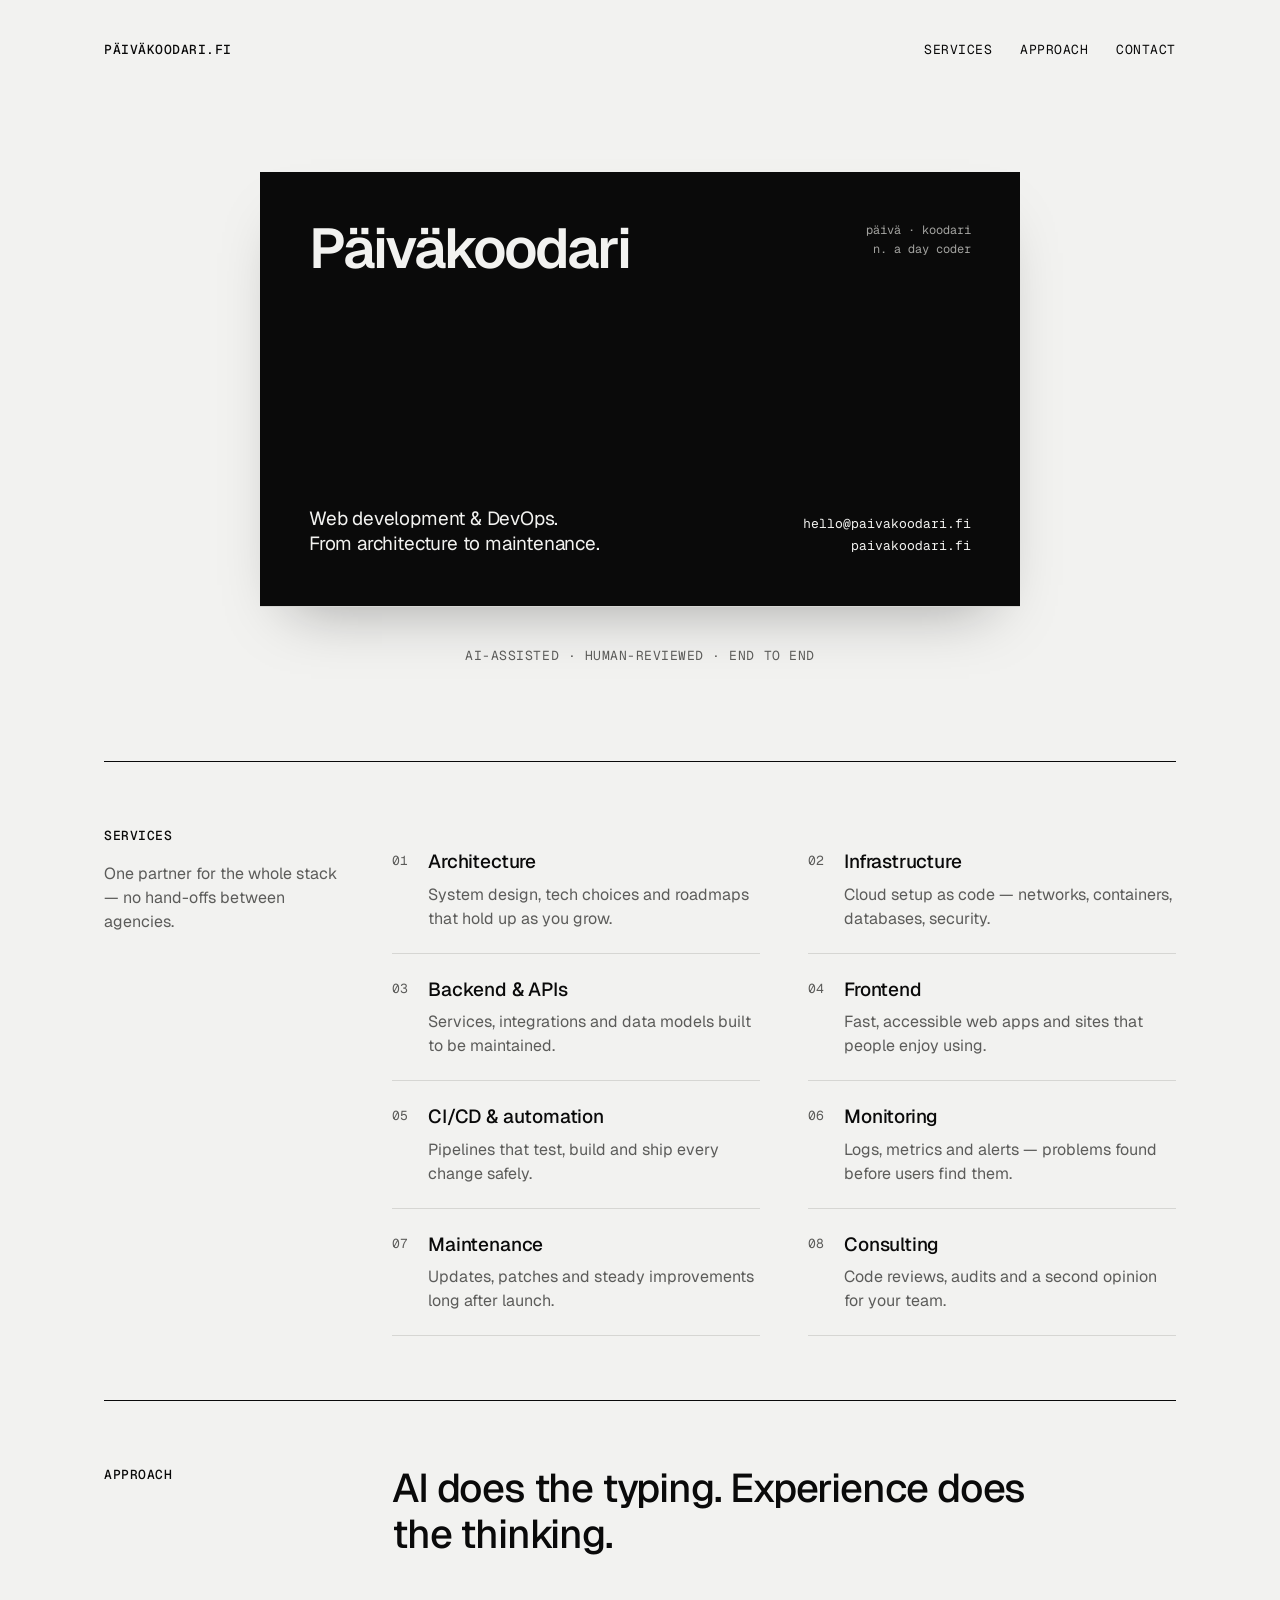
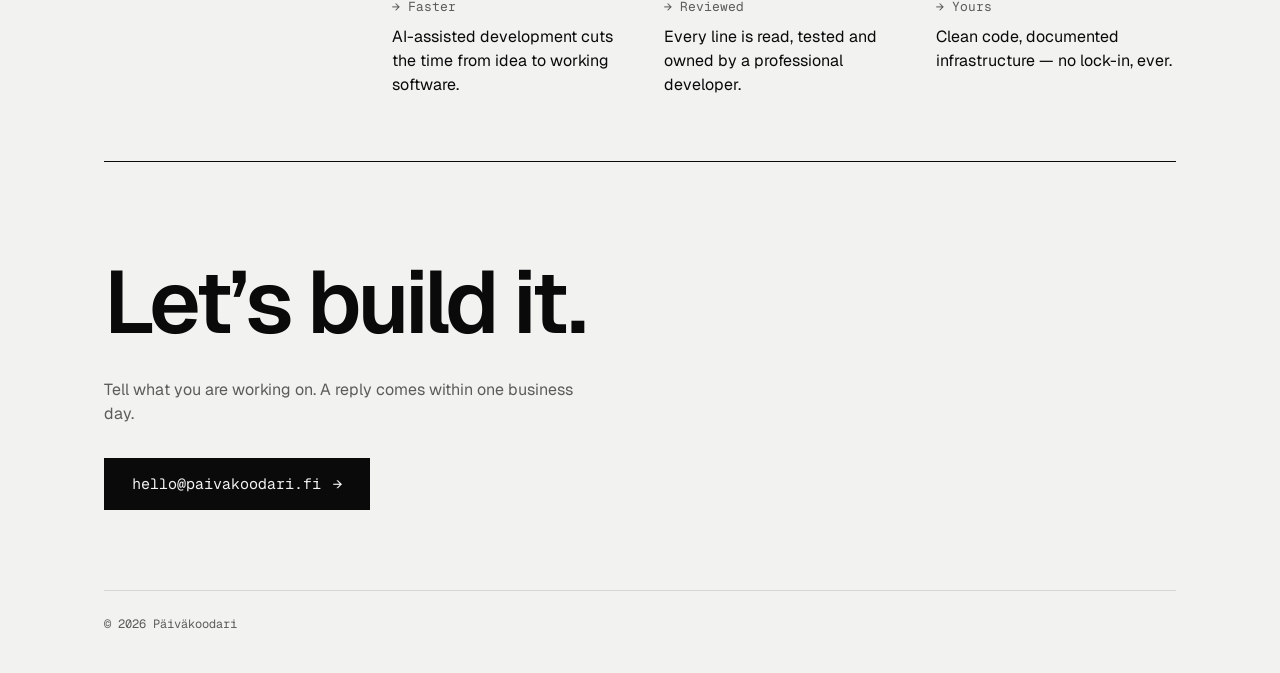
==== index.html @ 15f00fef "Build Päiväkoodari business-card landing page Minimal black-and-white single page: business card her" ====
<!DOCTYPE html>
<html lang="en">
  <head>
    <meta charset="utf-8" />
    <meta name="viewport" content="width=device-width, initial-scale=1" />
    <title>Päiväkoodari — Web development &amp; DevOps</title>
    <meta
      name="description"
      content="Professional, AI-assisted web development and DevOps. From architecture and infrastructure to frontend, monitoring and maintenance."
    />
    <meta name="color-scheme" content="light dark" />
    <meta name="theme-color" content="#f2f2f0" media="(prefers-color-scheme: light)" />
    <meta name="theme-color" content="#0a0a0a" media="(prefers-color-scheme: dark)" />
    <meta property="og:title" content="Päiväkoodari — Web development &amp; DevOps" />
    <meta
      property="og:description"
      content="AI-assisted, human-reviewed web development and DevOps, end to end."
    />
    <meta property="og:url" content="https://paivakoodari.fi" />
    <meta property="og:type" content="website" />
    <link rel="icon" href="favicon.svg" type="image/svg+xml" />
    <link rel="preconnect" href="https://fonts.googleapis.com" />
    <link rel="preconnect" href="https://fonts.gstatic.com" crossorigin />
    <link
      rel="stylesheet"
      href="https://fonts.googleapis.com/css2?family=Geist:wght@400;500;600&family=Geist+Mono:wght@400;500&display=swap"
    />
    <link rel="stylesheet" href="styles.css" />
  </head>
  <body>
    <div class="container">
      <header class="site-header mono caps">
        <a href="#top" class="brand">päiväkoodari.fi</a>
        <nav aria-label="Main">
          <a href="#services">Services</a>
          <a href="#approach">Approach</a>
          <a href="#contact">Contact</a>
        </nav>
      </header>

      <main>
        <section id="top" class="hero">
          <div class="card">
            <div class="card-row">
              <h1 class="card-name">Päiväkoodari</h1>
              <p class="card-definition mono">päivä · koodari<br />n. a day coder</p>
            </div>
            <div class="card-row card-row--bottom">
              <p class="card-tagline">
                Web development &amp; DevOps.<br />From architecture to maintenance.
              </p>
              <p class="card-contact mono">
                <a href="mailto:hello@paivakoodari.fi">hello@paivakoodari.fi</a><br />
                <a href="https://paivakoodari.fi">paivakoodari.fi</a>
              </p>
            </div>
          </div>
          <p class="hero-note mono caps">AI-assisted · Human-reviewed · End to end</p>
        </section>

        <section id="services" class="section">
          <div class="section-head">
            <h2 class="section-title mono caps">Services</h2>
            <p class="muted">One partner for the whole stack — no hand-offs between agencies.</p>
          </div>
          <ol class="services">
            <li>
              <h3>Architecture</h3>
              <p>System design, tech choices and roadmaps that hold up as you grow.</p>
            </li>
            <li>
              <h3>Infrastructure</h3>
              <p>Cloud setup as code — networks, containers, databases, security.</p>
            </li>
            <li>
              <h3>Backend &amp; APIs</h3>
              <p>Services, integrations and data models built to be maintained.</p>
            </li>
            <li>
              <h3>Frontend</h3>
              <p>Fast, accessible web apps and sites that people enjoy using.</p>
            </li>
            <li>
              <h3>CI/CD &amp; automation</h3>
              <p>Pipelines that test, build and ship every change safely.</p>
            </li>
            <li>
              <h3>Monitoring</h3>
              <p>Logs, metrics and alerts — problems found before users find them.</p>
            </li>
            <li>
              <h3>Maintenance</h3>
              <p>Updates, patches and steady improvements long after launch.</p>
            </li>
            <li>
              <h3>Consulting</h3>
              <p>Code reviews, audits and a second opinion for your team.</p>
            </li>
          </ol>
        </section>

        <section id="approach" class="section">
          <div class="section-head">
            <h2 class="section-title mono caps">Approach</h2>
          </div>
          <div class="section-body">
            <p class="statement">AI does the typing. Experience does the thinking.</p>
            <div class="principles">
              <div>
                <h3 class="mono muted">→ Faster</h3>
                <p>AI-assisted development cuts the time from idea to working software.</p>
              </div>
              <div>
                <h3 class="mono muted">→ Reviewed</h3>
                <p>Every line is read, tested and owned by a professional developer.</p>
              </div>
              <div>
                <h3 class="mono muted">→ Yours</h3>
                <p>Clean code, documented infrastructure — no lock-in, ever.</p>
              </div>
            </div>
          </div>
        </section>

        <section id="contact" class="contact">
          <h2 class="contact-title">Let’s build it.</h2>
          <p class="muted">Tell what you are working on. A reply comes within one business day.</p>
          <a class="button mono" href="mailto:hello@paivakoodari.fi">
            hello@paivakoodari.fi <span aria-hidden="true">→</span>
          </a>
        </section>
      </main>

      <footer class="site-footer mono muted">
        <span>© <span id="year">2026</span> Päiväkoodari</span>
      </footer>
    </div>
    <script>
      document.getElementById("year").textContent = new Date().getFullYear();
    </script>
  </body>
</html>
---- styles.css ----
:root {
  --ink: #0a0a0a;
  --paper: #f2f2f0;
  --muted: #5c5c5a;
  --line: #d6d6d3;
  --card-muted: #a3a3a0;
  --font-sans: "Geist", system-ui, -apple-system, "Segoe UI", sans-serif;
  --font-mono: "Geist Mono", ui-monospace, "SFMono-Regular", Menlo, monospace;
}

@media (prefers-color-scheme: dark) {
  :root {
    --ink: #f2f2f0;
    --paper: #0a0a0a;
    --muted: #a3a3a0;
    --line: #2e2e2c;
    --card-muted: #5c5c5a;
  }
}

*,
*::before,
*::after {
  box-sizing: border-box;
}

html {
  scroll-behavior: smooth;
}

@media (prefers-reduced-motion: reduce) {
  html {
    scroll-behavior: auto;
  }
}

body {
  margin: 0;
  min-height: 100vh;
  background: var(--paper);
  color: var(--ink);
  font-family: var(--font-sans);
  font-size: 16px;
  line-height: 1.5;
  -webkit-font-smoothing: antialiased;
}

a {
  color: inherit;
  text-decoration: none;
}

a:hover {
  text-decoration: underline;
  text-underline-offset: 4px;
}

a:focus-visible {
  outline: 2px solid currentColor;
  outline-offset: 4px;
}

h1,
h2,
h3,
p {
  margin: 0;
}

.mono {
  font-family: var(--font-mono);
}

.caps {
  font-size: 13px;
  letter-spacing: 0.04em;
  text-transform: uppercase;
}

.muted {
  color: var(--muted);
}

.container {
  max-width: 1120px;
  margin: 0 auto;
  padding: 0 24px;
}

/* Header */

.site-header {
  display: flex;
  flex-wrap: wrap;
  justify-content: space-between;
  align-items: center;
  gap: 16px;
  padding: 28px 0;
}

.brand {
  font-weight: 500;
}

.site-header nav {
  display: flex;
  flex-wrap: wrap;
  gap: 28px;
}

.site-header nav a {
  padding: 12px 0;
}

/* Hero: the business card */

.hero {
  padding: 72px 0 96px;
  display: flex;
  flex-direction: column;
  align-items: center;
  gap: 40px;
}

.card {
  width: 100%;
  max-width: 760px;
  aspect-ratio: 1.75 / 1;
  background: var(--ink);
  color: var(--paper);
  border: 1px solid var(--ink);
  padding: clamp(20px, 5vw, 48px);
  display: flex;
  flex-direction: column;
  justify-content: space-between;
  box-shadow: 0 1px 0 var(--line), 0 30px 60px -30px rgba(0, 0, 0, 0.35);
}

.card-row {
  display: flex;
  justify-content: space-between;
  align-items: flex-start;
  flex-wrap: wrap;
  gap: 24px;
}

.card-row--bottom {
  align-items: flex-end;
}

.card-name {
  font-size: clamp(30px, 6vw, 56px);
  font-weight: 600;
  letter-spacing: -0.035em;
  line-height: 1;
}

.card-definition {
  font-size: clamp(10px, 1.4vw, 12px);
  line-height: 1.6;
  text-align: right;
  color: var(--card-muted);
}

.card-tagline {
  max-width: 340px;
  font-size: clamp(14px, 2vw, 19px);
  line-height: 1.35;
  letter-spacing: -0.01em;
}

.card-contact {
  font-size: clamp(11px, 1.5vw, 13px);
  line-height: 1.7;
  text-align: right;
}

.hero-note {
  color: var(--muted);
  text-align: center;
}

/* Sections */

.section {
  border-top: 1px solid var(--ink);
  padding: 64px 0;
  display: flex;
  flex-wrap: wrap;
  gap: 48px;
}

.section-head {
  flex: 1 1 240px;
}

.section-head p {
  margin-top: 16px;
  max-width: 260px;
}

.section-title {
  font-weight: 500;
}

.section-body,
.services {
  flex: 999 1 560px;
  min-width: 0;
}

/* Services */

.services {
  list-style: none;
  margin: 0;
  padding: 0;
  counter-reset: service;
  display: grid;
  grid-template-columns: repeat(auto-fit, minmax(260px, 1fr));
  column-gap: 48px;
}

.services li {
  counter-increment: service;
  display: grid;
  grid-template-columns: auto 1fr;
  column-gap: 20px;
  padding: 22px 0;
  border-bottom: 1px solid var(--line);
}

.services li::before {
  content: counter(service, decimal-leading-zero);
  grid-row: span 2;
  font-family: var(--font-mono);
  font-size: 13px;
  color: var(--muted);
  padding-top: 3px;
}

.services h3 {
  font-size: 19px;
  font-weight: 500;
  letter-spacing: -0.01em;
}

.services p {
  margin-top: 6px;
  color: var(--muted);
}

/* Approach */

.statement {
  max-width: 680px;
  font-size: clamp(26px, 3.4vw, 40px);
  line-height: 1.15;
  letter-spacing: -0.03em;
  font-weight: 500;
}

.principles {
  margin-top: 40px;
  display: grid;
  grid-template-columns: repeat(auto-fit, minmax(200px, 1fr));
  gap: 32px;
}

.principles h3 {
  font-size: 13px;
  font-weight: 400;
}

.principles p {
  margin-top: 8px;
}

/* Contact */

.contact {
  border-top: 1px solid var(--ink);
  padding: 96px 0 80px;
  display: flex;
  flex-direction: column;
  align-items: flex-start;
  gap: 32px;
}

.contact-title {
  font-size: clamp(40px, 7vw, 88px);
  line-height: 1;
  letter-spacing: -0.045em;
  font-weight: 600;
}

.contact p {
  max-width: 480px;
}

.button {
  display: inline-flex;
  align-items: center;
  gap: 12px;
  min-height: 52px;
  padding: 0 28px;
  background: var(--ink);
  color: var(--paper);
  font-size: 15px;
}

.button:hover {
  text-decoration: none;
  opacity: 0.85;
}

/* Footer */

.site-footer {
  border-top: 1px solid var(--line);
  padding: 24px 0 40px;
  display: flex;
  flex-wrap: wrap;
  justify-content: space-between;
  gap: 12px;
  font-size: 12px;
}

@media (max-width: 560px) {
  .card-contact {
    text-align: left;
  }
}
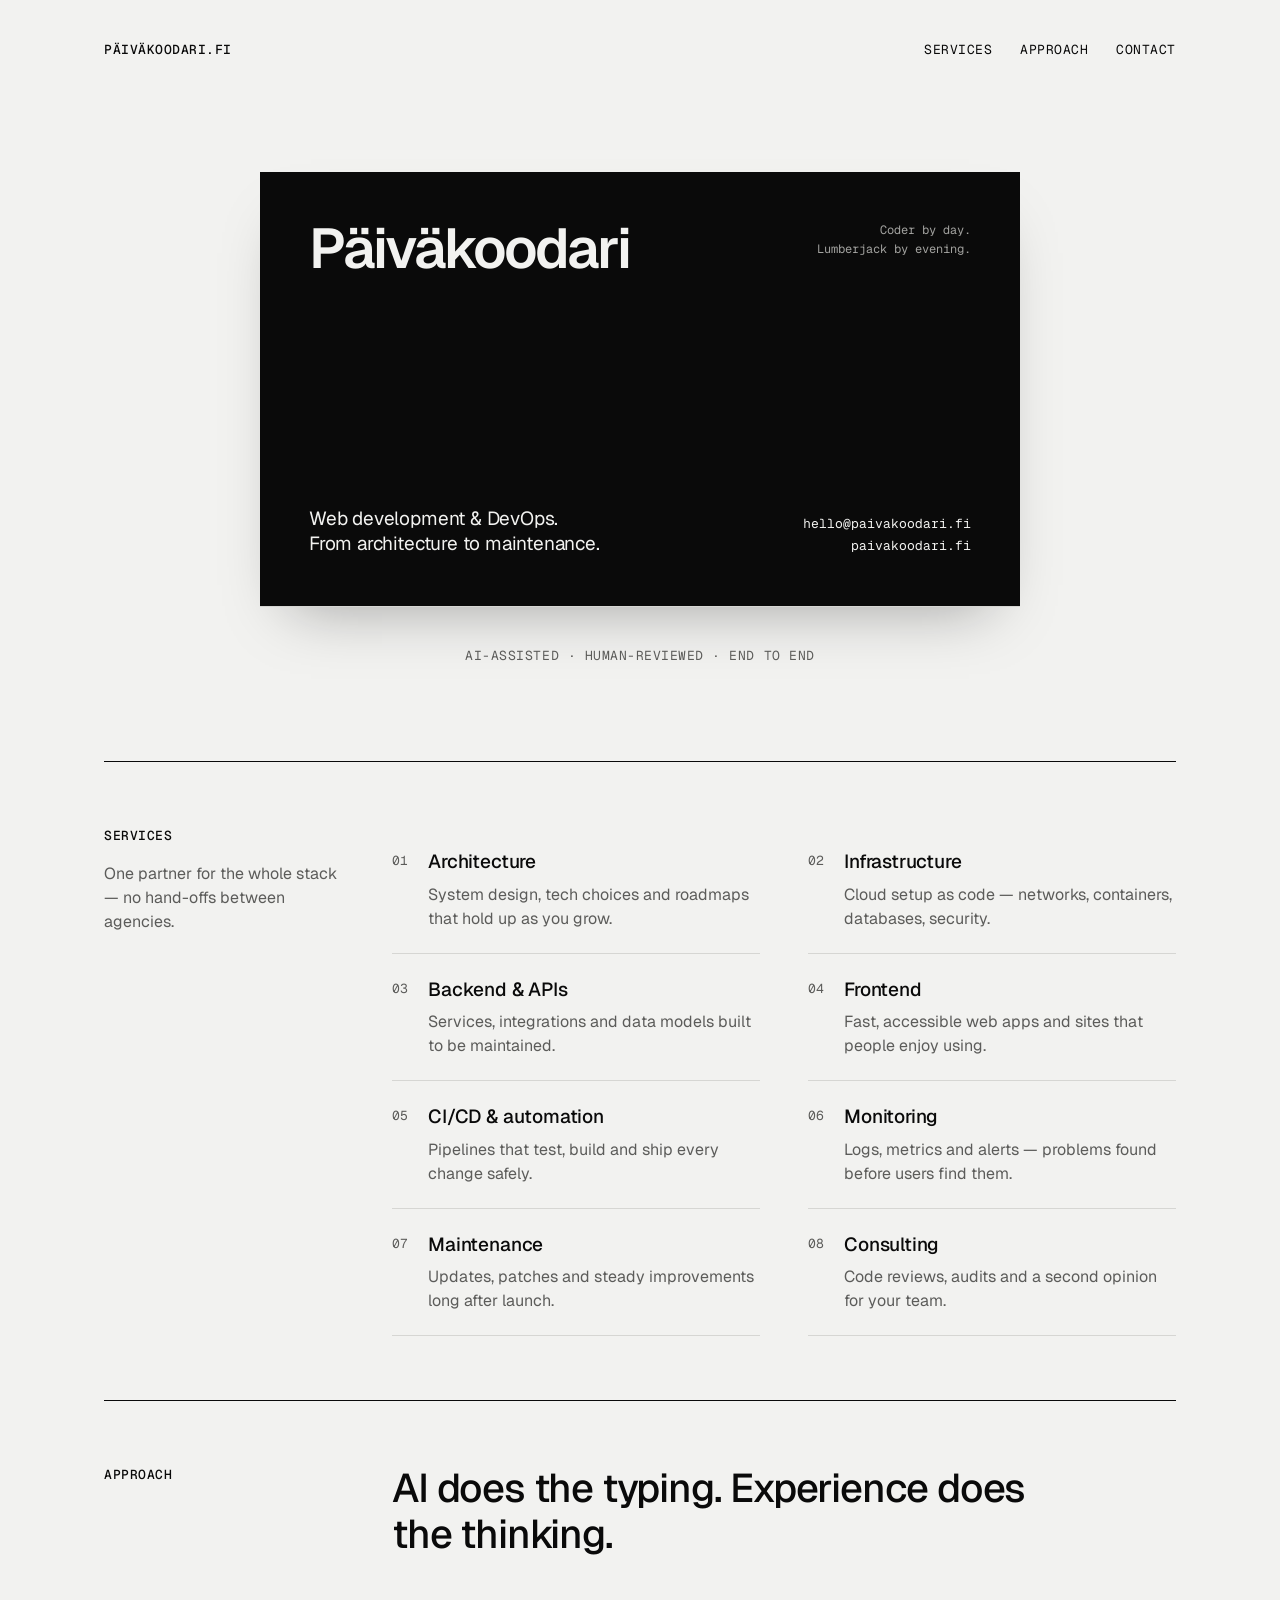
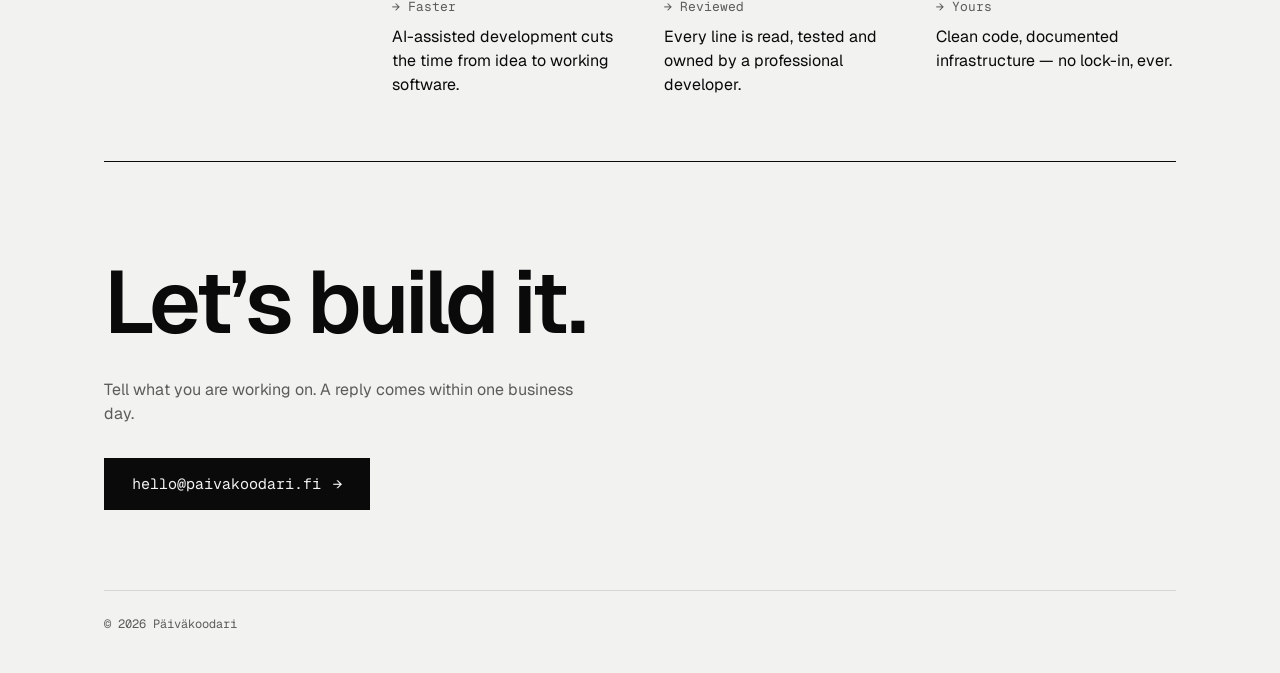
==== commit f47ab662: "Replace card definition with 'Coder by day. Lumberjack by evening.' Co-Authored-By: Claude Opus 5.5 " ====
--- a/index.html
+++ b/index.html
@@ -43,7 +43,7 @@
           <div class="card">
             <div class="card-row">
               <h1 class="card-name">Päiväkoodari</h1>
-              <p class="card-definition mono">päivä · koodari<br />n. a day coder</p>
+              <p class="card-definition mono">Coder by day.<br />Lumberjack by evening.</p>
             </div>
             <div class="card-row card-row--bottom">
               <p class="card-tagline">
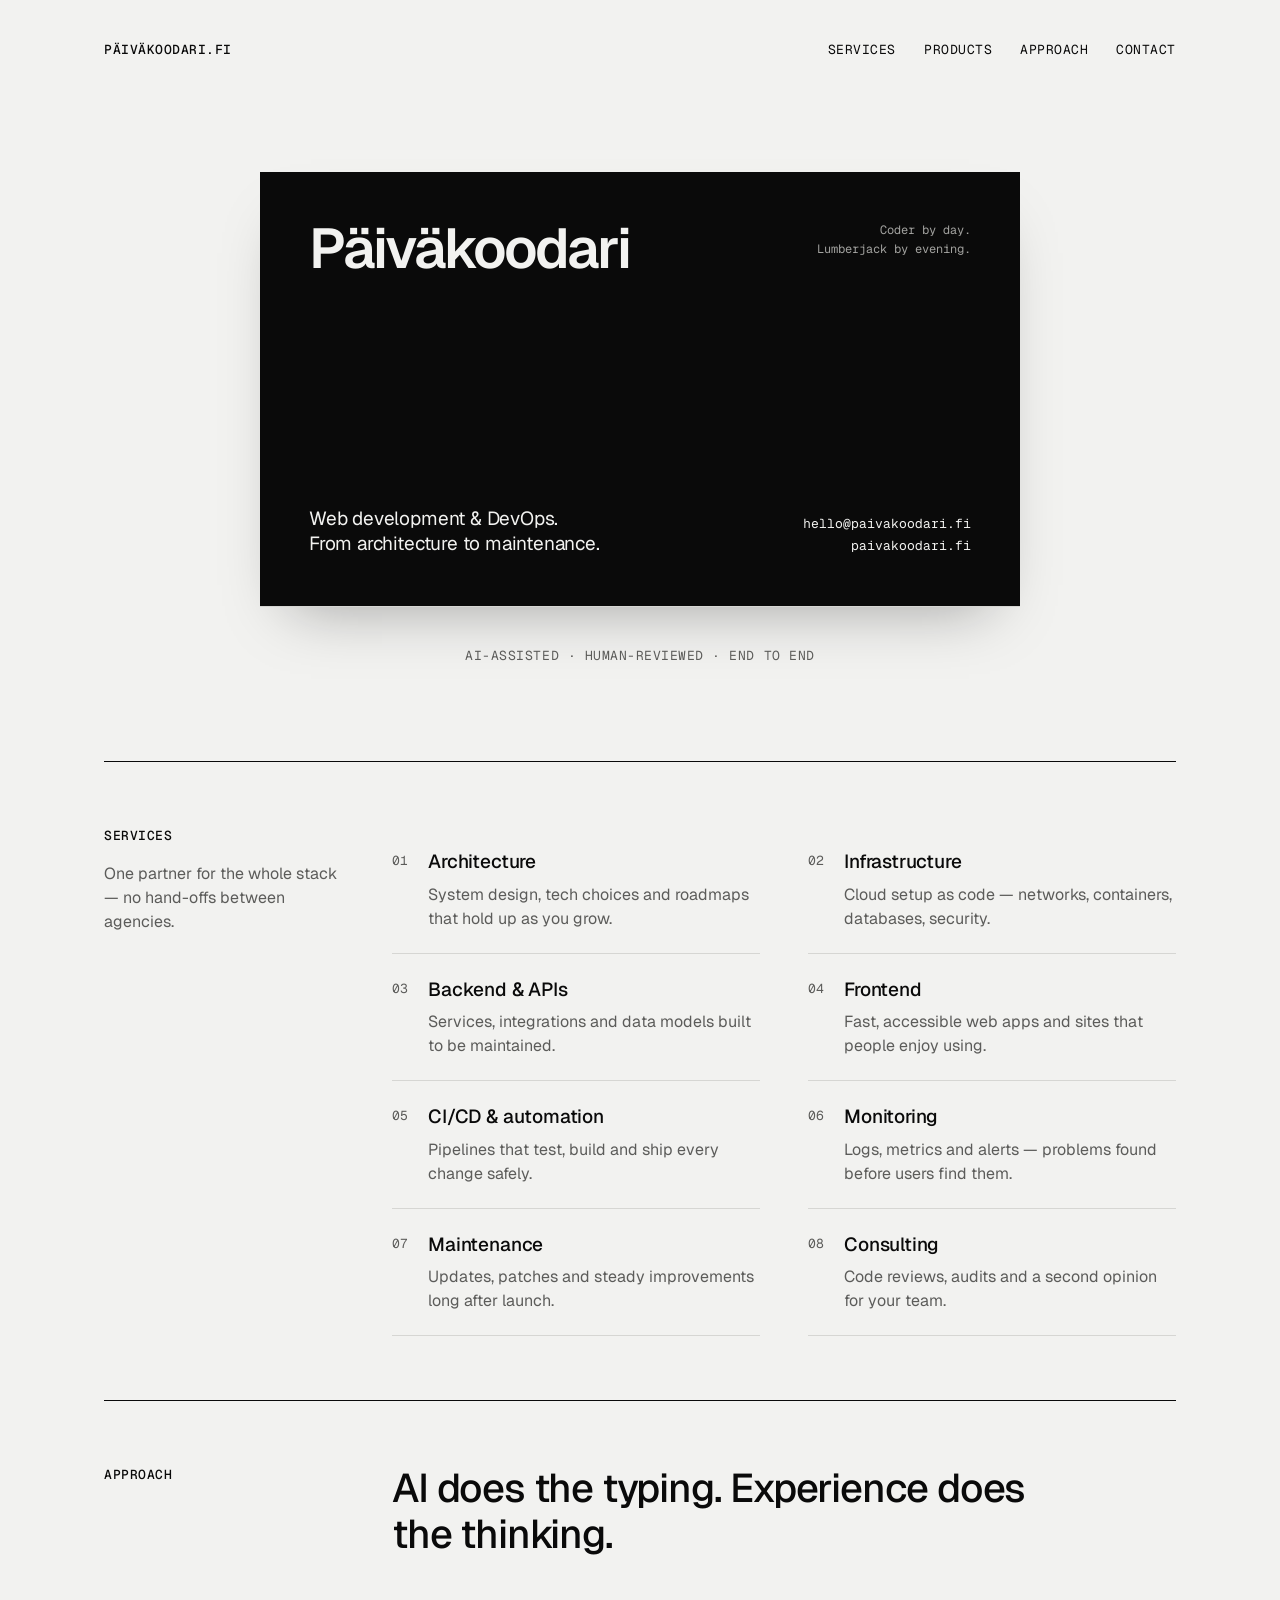
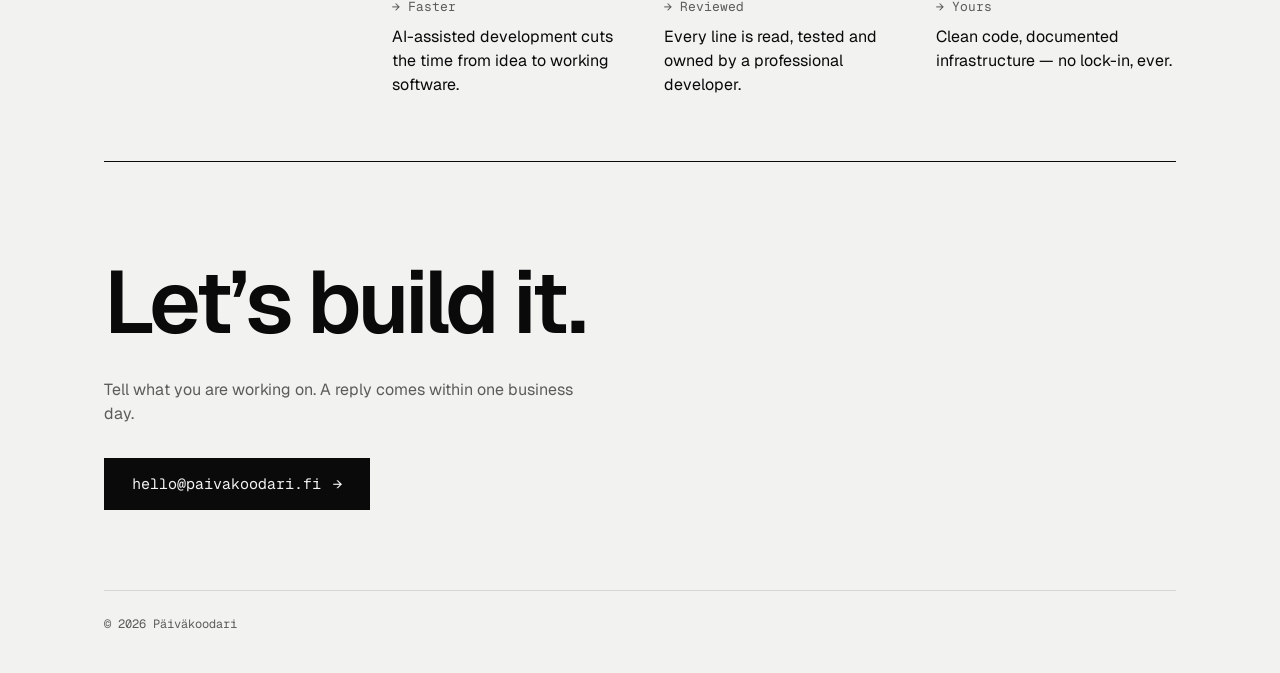
==== commit 14fe7a36: "Add products page featuring tarjous.online" ====
--- a/index.html
+++ b/index.html
@@ -33,6 +33,7 @@
         <a href="#top" class="brand">päiväkoodari.fi</a>
         <nav aria-label="Main">
           <a href="#services">Services</a>
+          <a href="products.html">Products</a>
           <a href="#approach">Approach</a>
           <a href="#contact">Contact</a>
         </nav>
--- a/styles.css
+++ b/styles.css
@@ -250,6 +250,124 @@
   color: var(--muted);
 }
 
+/* Products */
+
+.site-header nav a[aria-current="page"] {
+  text-decoration: underline;
+  text-underline-offset: 4px;
+}
+
+.page-intro {
+  padding: 64px 0 48px;
+  display: flex;
+  flex-direction: column;
+  gap: 16px;
+}
+
+.page-title {
+  font-size: clamp(40px, 7vw, 88px);
+  line-height: 1;
+  letter-spacing: -0.045em;
+  font-weight: 600;
+}
+
+.featured {
+  border: 1px solid var(--ink);
+  margin-bottom: 96px;
+  display: flex;
+  flex-wrap: wrap;
+}
+
+.featured-main {
+  flex: 3 1 420px;
+  padding: clamp(24px, 4vw, 48px);
+  display: flex;
+  flex-direction: column;
+  align-items: flex-start;
+  gap: 16px;
+}
+
+.featured-side {
+  flex: 2 1 280px;
+  padding: clamp(24px, 4vw, 48px);
+  border-left: 1px solid var(--ink);
+  display: flex;
+  flex-direction: column;
+  gap: 32px;
+}
+
+.featured-label {
+  color: var(--muted);
+}
+
+.featured-name {
+  font-size: clamp(34px, 5vw, 56px);
+  font-weight: 600;
+  letter-spacing: -0.035em;
+  line-height: 1;
+}
+
+.featured-url {
+  color: var(--muted);
+}
+
+.featured-lead {
+  font-size: 19px;
+  line-height: 1.4;
+  letter-spacing: -0.01em;
+}
+
+.featured-main .button {
+  margin-top: 12px;
+}
+
+.featured-side h3 {
+  font-weight: 500;
+  margin-bottom: 12px;
+}
+
+.facts {
+  margin: 0;
+}
+
+.facts div {
+  padding: 12px 0;
+  border-bottom: 1px solid var(--line);
+}
+
+.facts dt {
+  font-weight: 500;
+}
+
+.facts dd {
+  margin: 4px 0 0;
+  color: var(--muted);
+}
+
+.feature-list {
+  list-style: none;
+  margin: 0;
+  padding: 0;
+}
+
+.feature-list li {
+  padding: 8px 0;
+  border-bottom: 1px solid var(--line);
+}
+
+.feature-list li::before {
+  content: "→ ";
+  font-family: var(--font-mono);
+  color: var(--muted);
+}
+
+@media (max-width: 720px) {
+  .featured-side {
+    border-left: 0;
+    border-top: 1px solid var(--ink);
+  }
+}
+
 /* Approach */
 
 .statement {
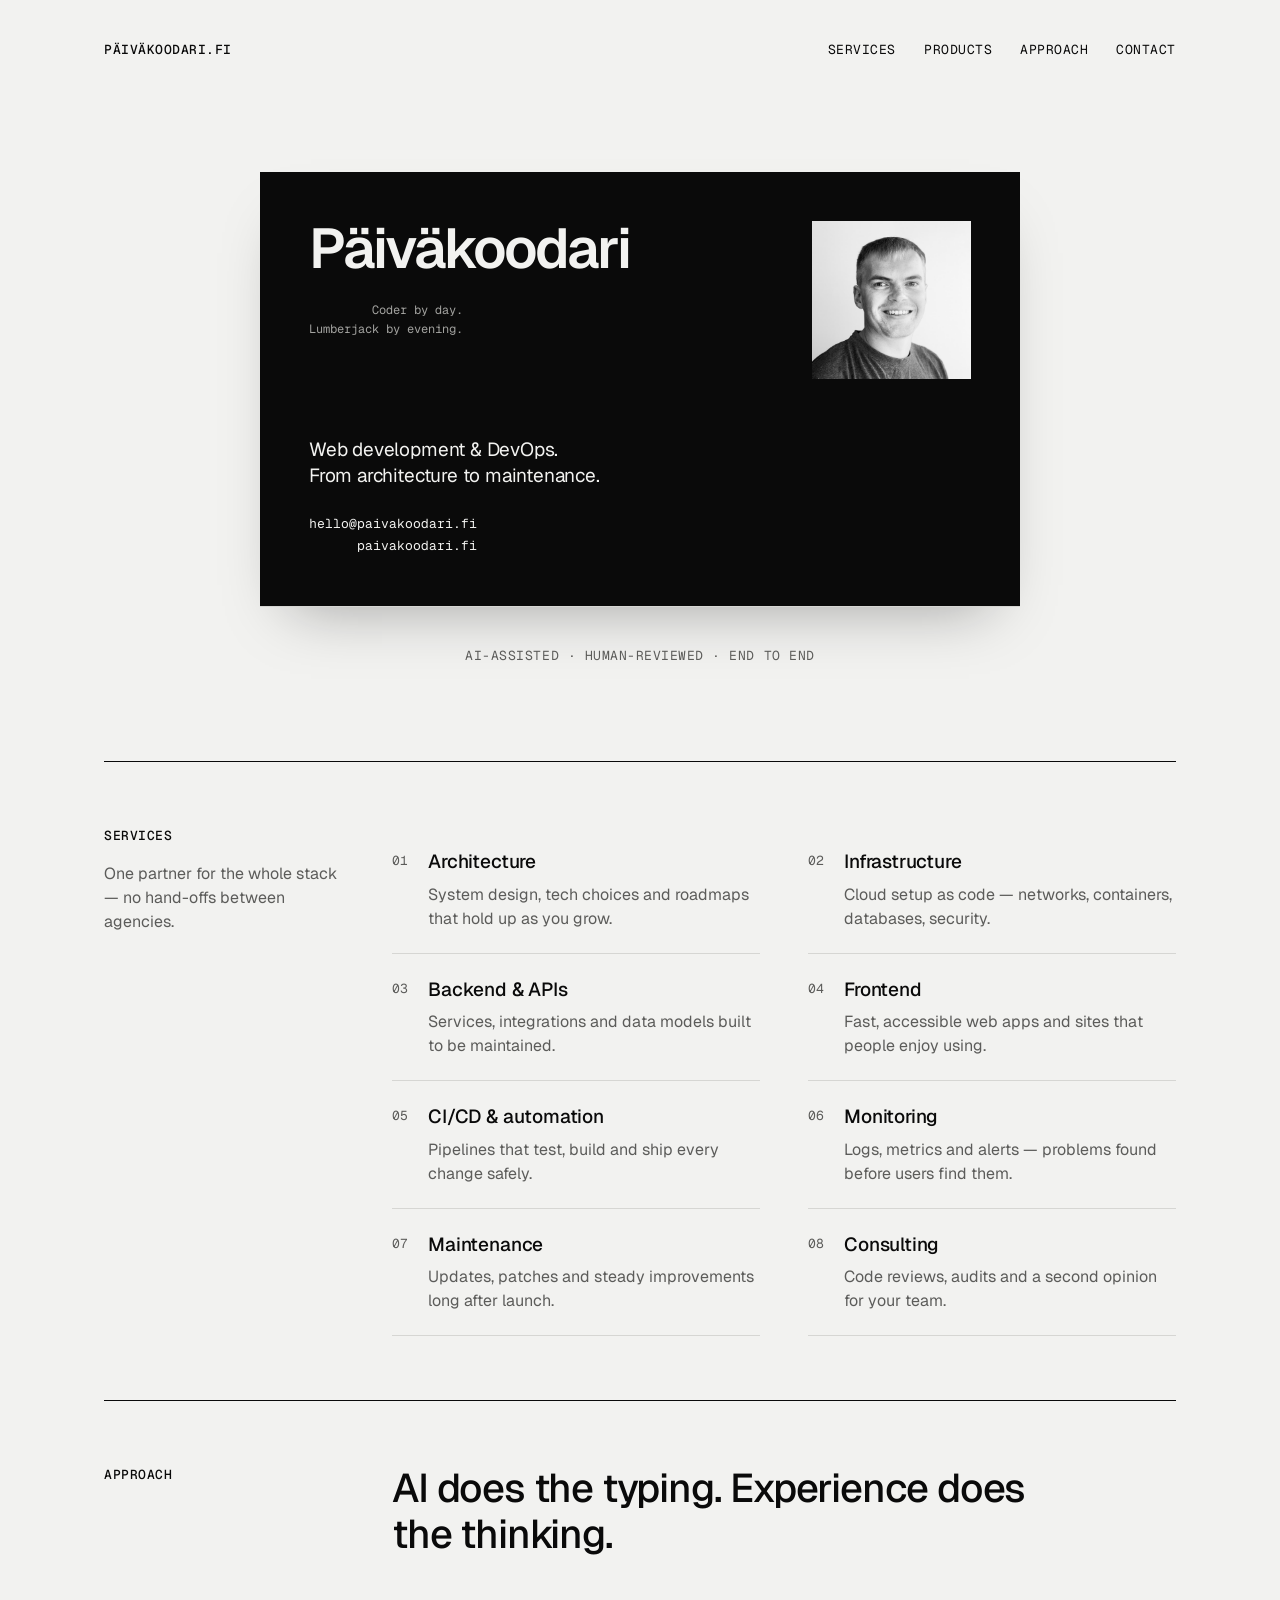
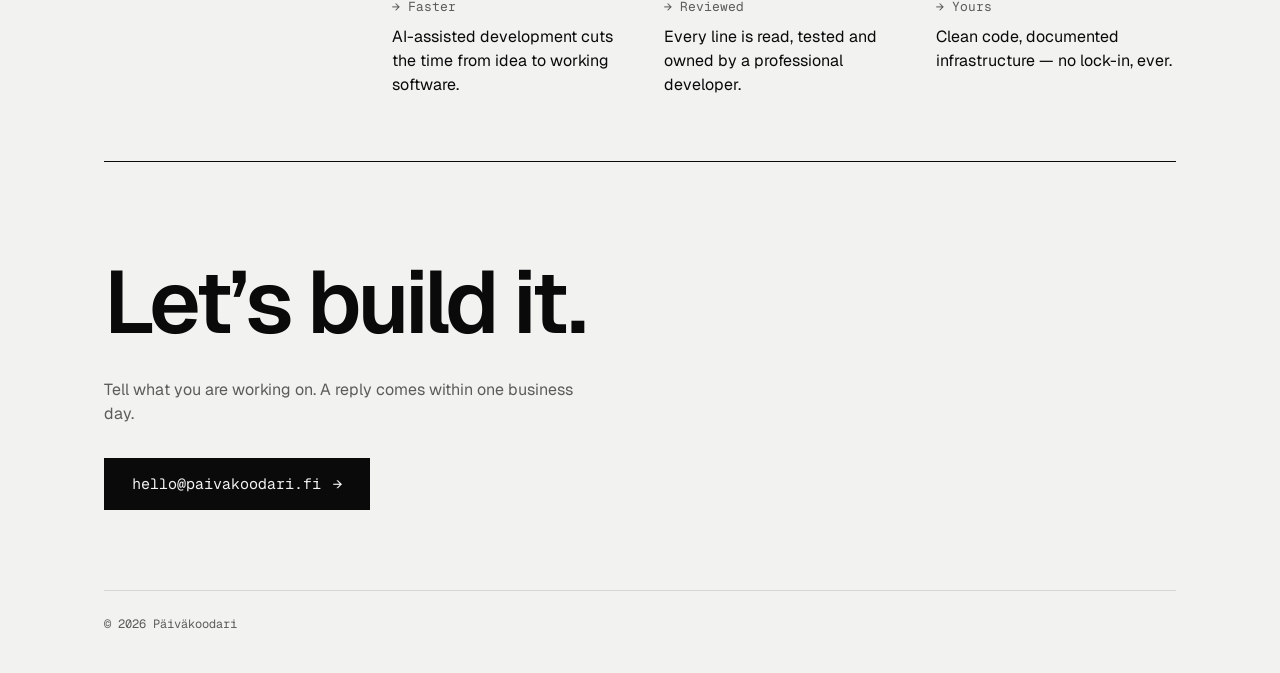
==== commit f5688f4d: "Add portrait photo to business card" ====
--- a/index.html
+++ b/index.html
@@ -42,19 +42,28 @@
       <main>
         <section id="top" class="hero">
           <div class="card">
-            <div class="card-row">
-              <h1 class="card-name">Päiväkoodari</h1>
-              <p class="card-definition mono">Coder by day.<br />Lumberjack by evening.</p>
+            <div class="card-body">
+              <div class="card-row">
+                <h1 class="card-name">Päiväkoodari</h1>
+                <p class="card-definition mono">Coder by day.<br />Lumberjack by evening.</p>
+              </div>
+              <div class="card-row card-row--bottom">
+                <p class="card-tagline">
+                  Web development &amp; DevOps.<br />From architecture to maintenance.
+                </p>
+                <p class="card-contact mono">
+                  <a href="mailto:hello@paivakoodari.fi">hello@paivakoodari.fi</a><br />
+                  <a href="https://paivakoodari.fi">paivakoodari.fi</a>
+                </p>
+              </div>
             </div>
-            <div class="card-row card-row--bottom">
-              <p class="card-tagline">
-                Web development &amp; DevOps.<br />From architecture to maintenance.
-              </p>
-              <p class="card-contact mono">
-                <a href="mailto:hello@paivakoodari.fi">hello@paivakoodari.fi</a><br />
-                <a href="https://paivakoodari.fi">paivakoodari.fi</a>
-              </p>
-            </div>
+            <img
+              class="card-photo"
+              src="olavi.jpg"
+              alt="Olavi Haapala"
+              width="960"
+              height="960"
+            />
           </div>
           <p class="hero-note mono caps">AI-assisted · Human-reviewed · End to end</p>
         </section>
--- a/styles.css
+++ b/styles.css
@@ -131,9 +131,25 @@
   border: 1px solid var(--ink);
   padding: clamp(20px, 5vw, 48px);
   display: flex;
+  gap: clamp(16px, 3vw, 32px);
+  box-shadow: 0 1px 0 var(--line), 0 30px 60px -30px rgba(0, 0, 0, 0.35);
+}
+
+.card-body {
+  flex: 1;
+  min-width: 0;
+  display: flex;
   flex-direction: column;
   justify-content: space-between;
-  box-shadow: 0 1px 0 var(--line), 0 30px 60px -30px rgba(0, 0, 0, 0.35);
+}
+
+.card-photo {
+  flex: none;
+  align-self: flex-start;
+  width: clamp(72px, 24%, 190px);
+  height: auto;
+  aspect-ratio: 1;
+  object-fit: cover;
 }
 
 .card-row {
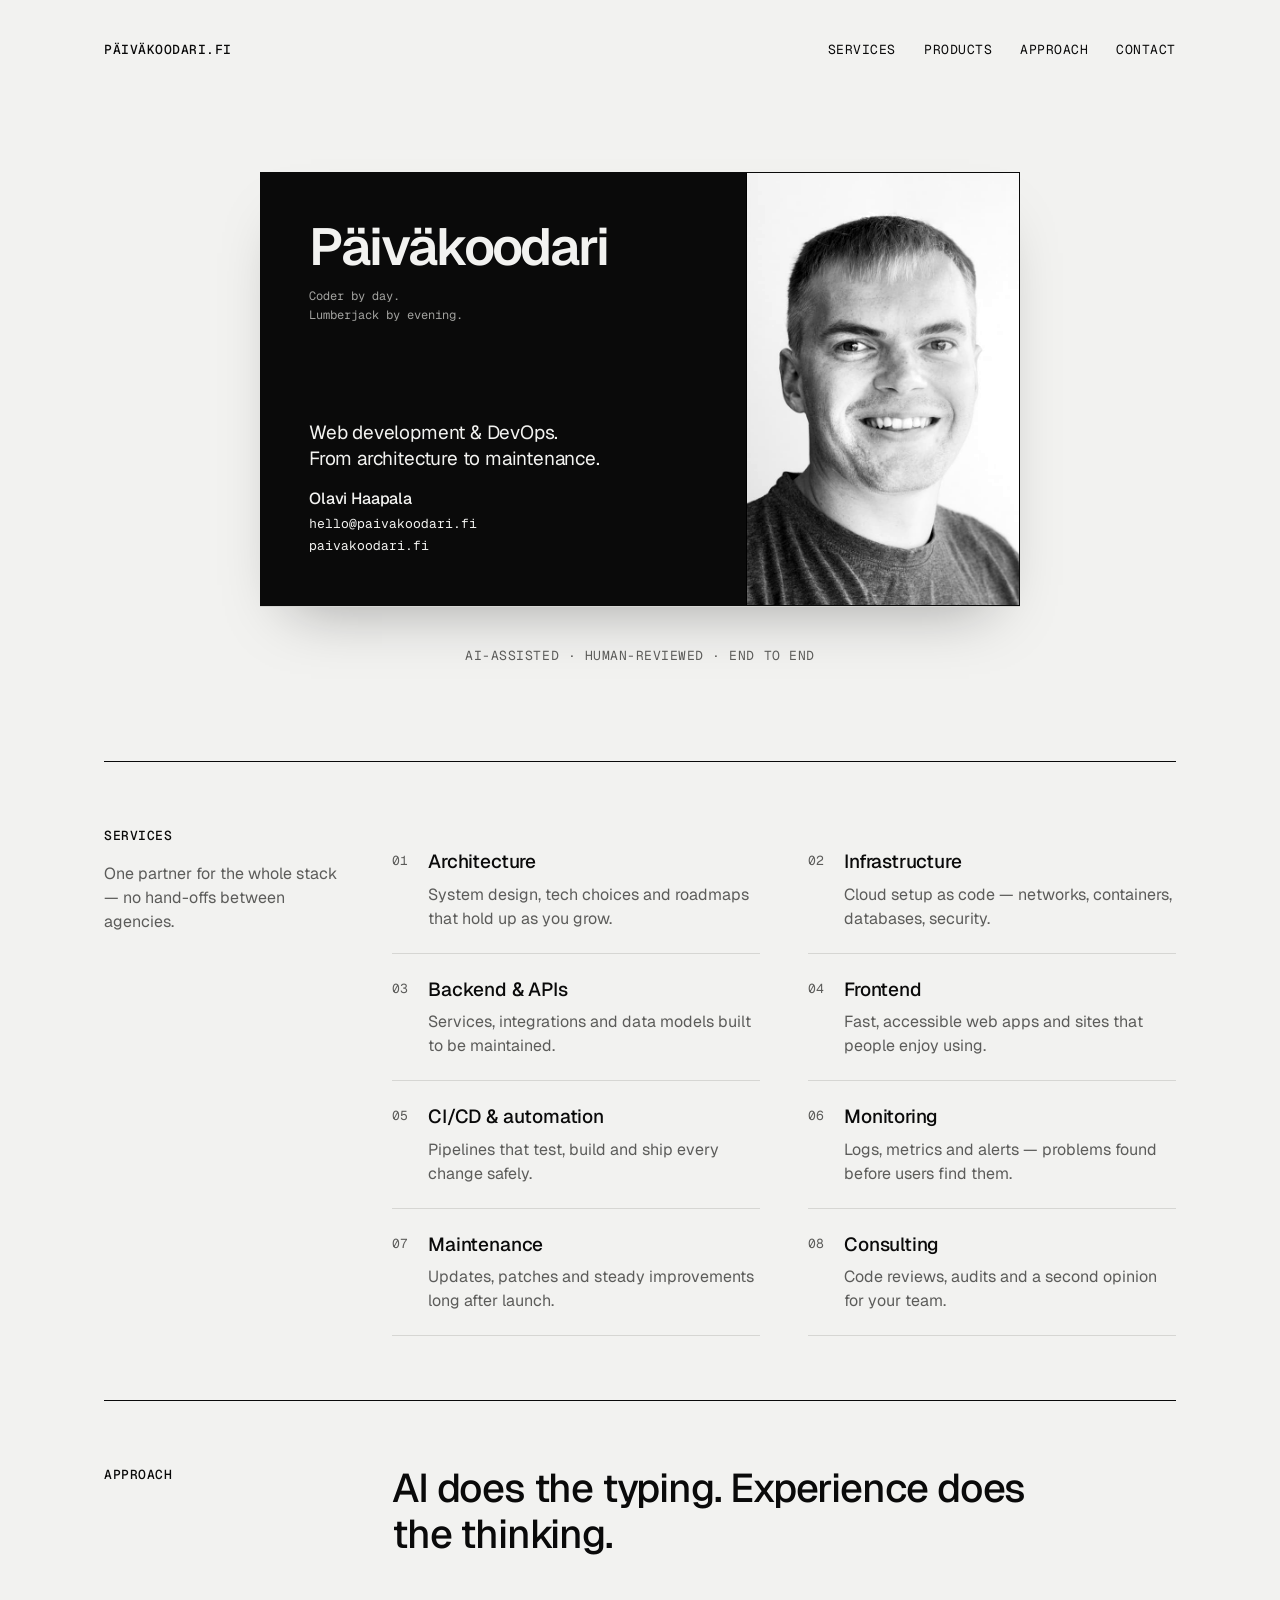
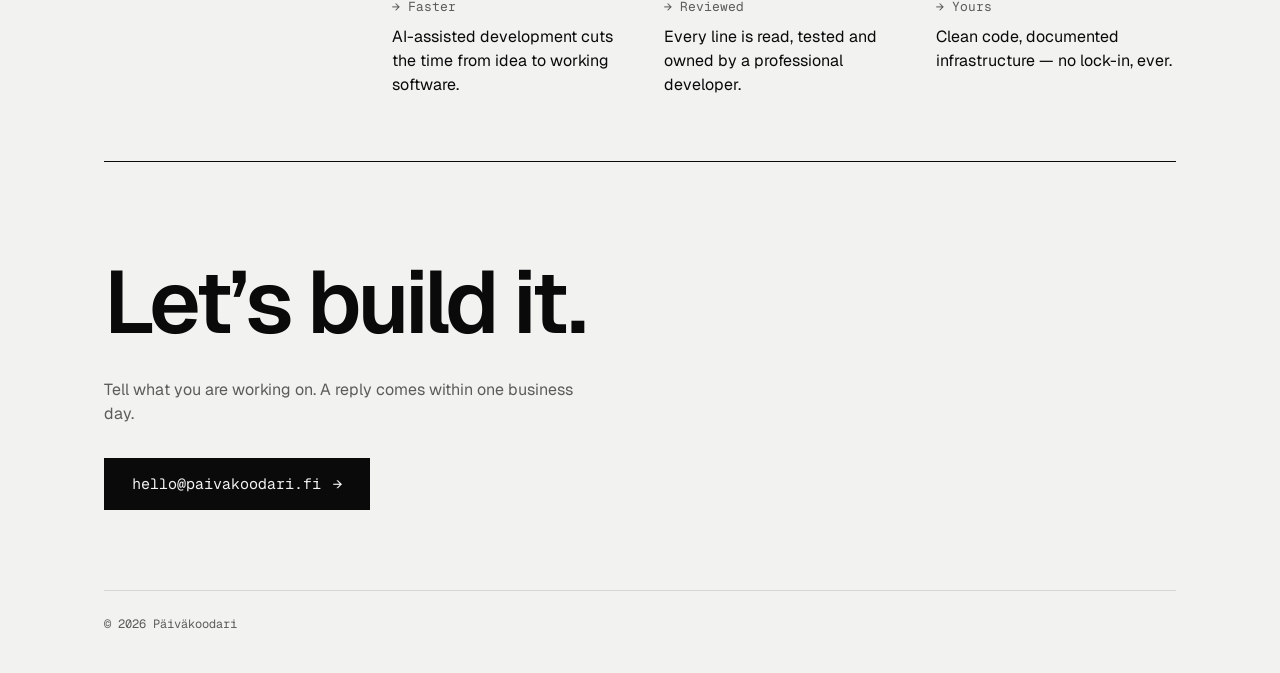
==== commit befcbff7: "Make card photo a full-bleed panel and add name to card The small floating portrait left the right-a" ====
--- a/index.html
+++ b/index.html
@@ -52,6 +52,7 @@
                   Web development &amp; DevOps.<br />From architecture to maintenance.
                 </p>
                 <p class="card-contact mono">
+                  <span class="card-person">Olavi Haapala</span><br />
                   <a href="mailto:hello@paivakoodari.fi">hello@paivakoodari.fi</a><br />
                   <a href="https://paivakoodari.fi">paivakoodari.fi</a>
                 </p>
--- a/styles.css
+++ b/styles.css
@@ -129,15 +129,15 @@
   background: var(--ink);
   color: var(--paper);
   border: 1px solid var(--ink);
-  padding: clamp(20px, 5vw, 48px);
-  display: flex;
-  gap: clamp(16px, 3vw, 32px);
+  display: flex;
+  overflow: hidden;
   box-shadow: 0 1px 0 var(--line), 0 30px 60px -30px rgba(0, 0, 0, 0.35);
 }
 
 .card-body {
   flex: 1;
   min-width: 0;
+  padding: clamp(20px, 5vw, 48px);
   display: flex;
   flex-direction: column;
   justify-content: space-between;
@@ -145,27 +145,22 @@
 
 .card-photo {
   flex: none;
-  align-self: flex-start;
-  width: clamp(72px, 24%, 190px);
-  height: auto;
-  aspect-ratio: 1;
+  width: 36%;
+  height: 100%;
   object-fit: cover;
+  object-position: 50% 30%;
+  filter: grayscale(1) contrast(1.1);
+  border-left: 1px solid var(--ink);
 }
 
 .card-row {
   display: flex;
-  justify-content: space-between;
-  align-items: flex-start;
-  flex-wrap: wrap;
-  gap: 24px;
-}
-
-.card-row--bottom {
-  align-items: flex-end;
+  flex-direction: column;
+  gap: 14px;
 }
 
 .card-name {
-  font-size: clamp(30px, 6vw, 56px);
+  font-size: clamp(30px, 5.2vw, 52px);
   font-weight: 600;
   letter-spacing: -0.035em;
   line-height: 1;
@@ -174,7 +169,6 @@
 .card-definition {
   font-size: clamp(10px, 1.4vw, 12px);
   line-height: 1.6;
-  text-align: right;
   color: var(--card-muted);
 }
 
@@ -188,7 +182,32 @@
 .card-contact {
   font-size: clamp(11px, 1.5vw, 13px);
   line-height: 1.7;
-  text-align: right;
+}
+
+.card-person {
+  font-family: var(--font-sans);
+  font-size: clamp(14px, 1.8vw, 16px);
+  font-weight: 500;
+  letter-spacing: -0.01em;
+}
+
+@media (max-width: 560px) {
+  .card {
+    aspect-ratio: auto;
+    flex-direction: column-reverse;
+  }
+
+  .card-body {
+    gap: 32px;
+  }
+
+  .card-photo {
+    width: 100%;
+    height: auto;
+    aspect-ratio: 16 / 9;
+    border-left: 0;
+    border-bottom: 1px solid var(--ink);
+  }
 }
 
 .hero-note {
@@ -459,9 +478,3 @@
   gap: 12px;
   font-size: 12px;
 }
-
-@media (max-width: 560px) {
-  .card-contact {
-    text-align: left;
-  }
-}
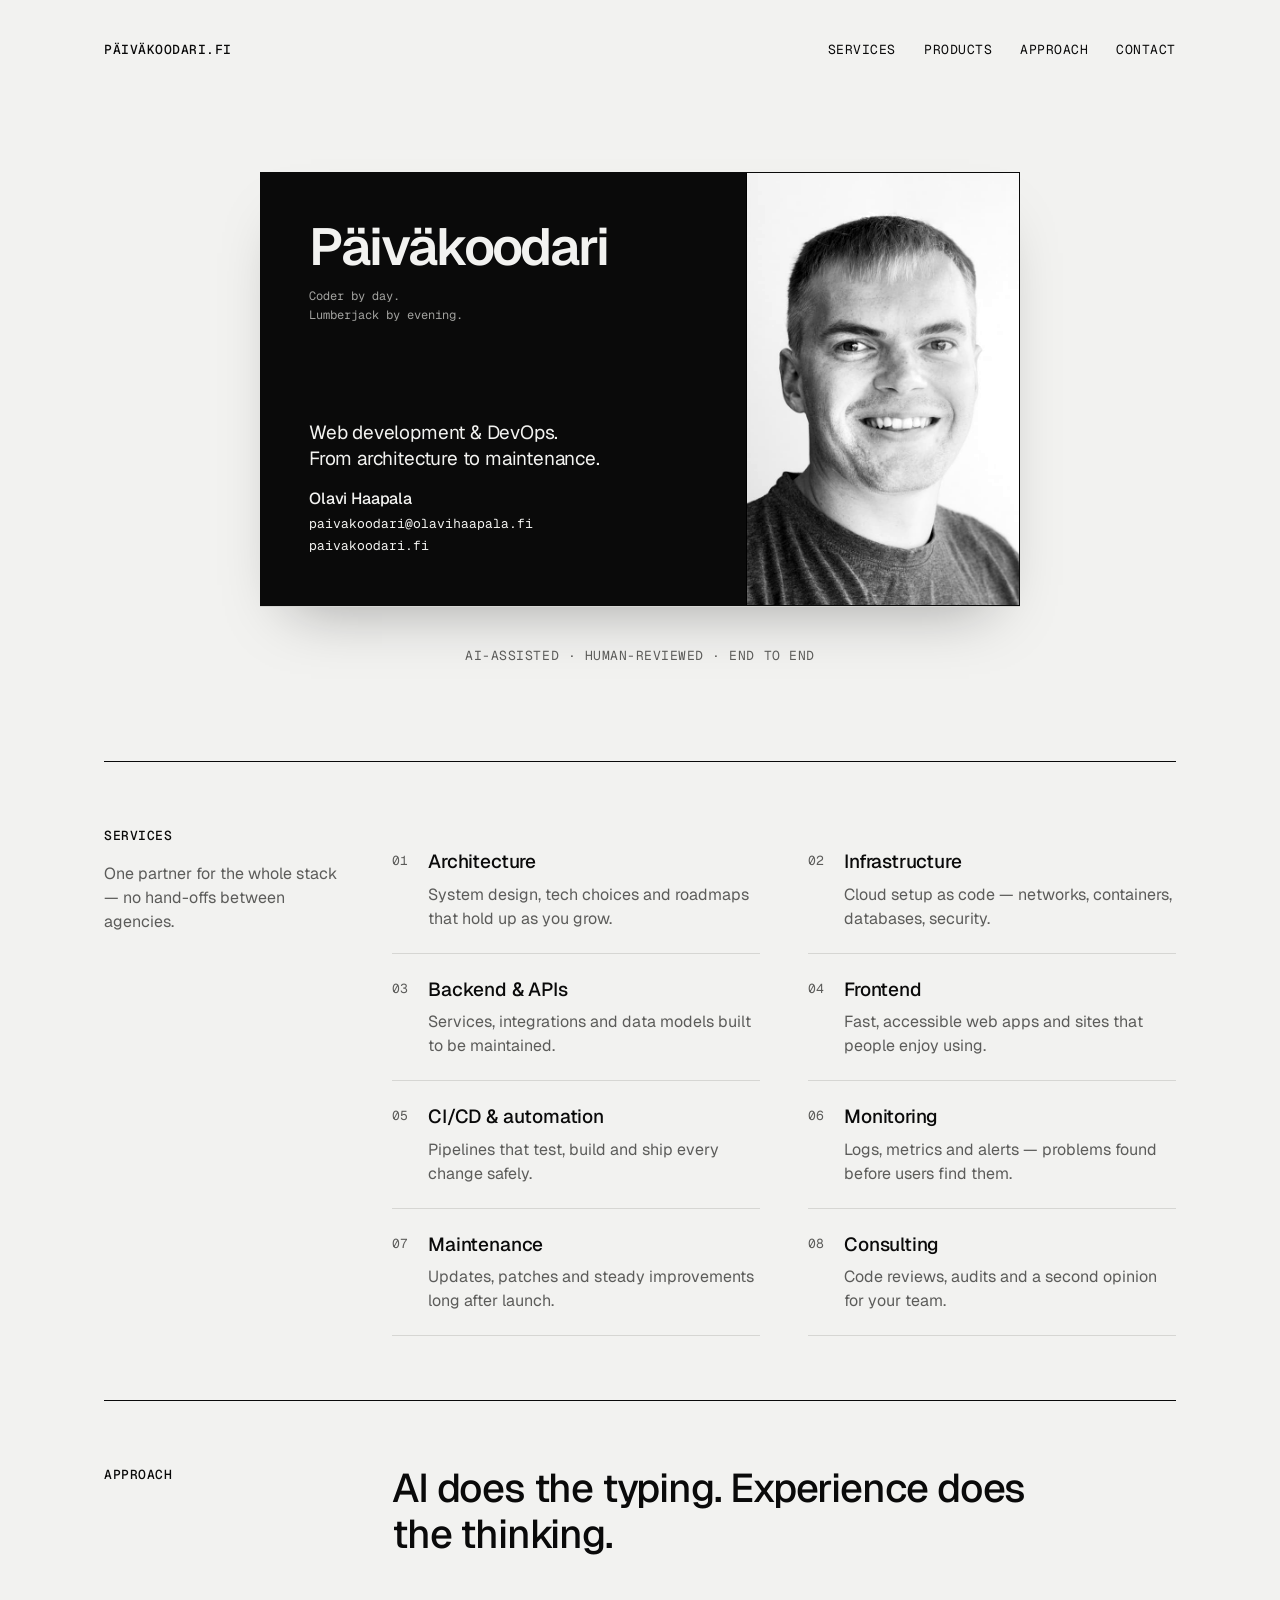
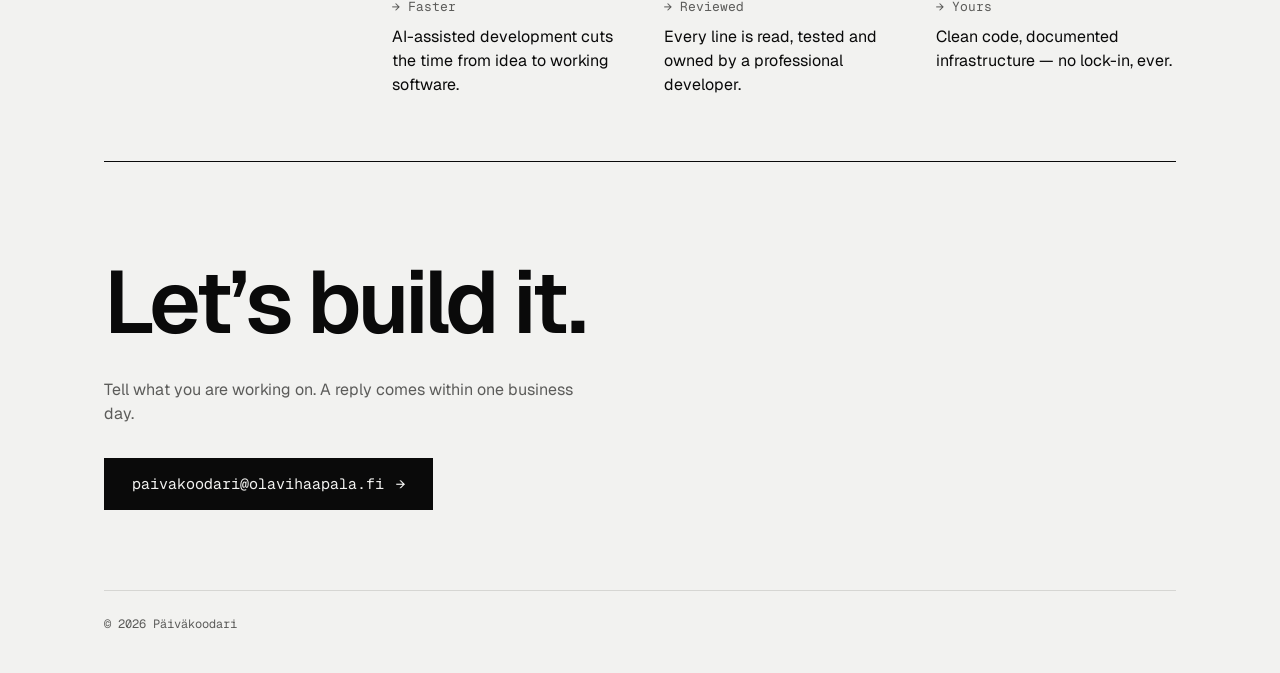
==== commit 5e845361: "Use paivakoodari@olavihaapala.fi as contact email until DNS is sorted" ====
--- a/index.html
+++ b/index.html
@@ -53,7 +53,7 @@
                 </p>
                 <p class="card-contact mono">
                   <span class="card-person">Olavi Haapala</span><br />
-                  <a href="mailto:hello@paivakoodari.fi">hello@paivakoodari.fi</a><br />
+                  <a href="mailto:paivakoodari@olavihaapala.fi">paivakoodari@olavihaapala.fi</a><br />
                   <a href="https://paivakoodari.fi">paivakoodari.fi</a>
                 </p>
               </div>
@@ -136,8 +136,8 @@
         <section id="contact" class="contact">
           <h2 class="contact-title">Let’s build it.</h2>
           <p class="muted">Tell what you are working on. A reply comes within one business day.</p>
-          <a class="button mono" href="mailto:hello@paivakoodari.fi">
-            hello@paivakoodari.fi <span aria-hidden="true">→</span>
+          <a class="button mono" href="mailto:paivakoodari@olavihaapala.fi">
+            paivakoodari@olavihaapala.fi <span aria-hidden="true">→</span>
           </a>
         </section>
       </main>
--- a/styles.css
+++ b/styles.css
@@ -204,7 +204,8 @@
   .card-photo {
     width: 100%;
     height: auto;
-    aspect-ratio: 16 / 9;
+    aspect-ratio: 5 / 4;
+    object-position: 50% 0%;
     border-left: 0;
     border-bottom: 1px solid var(--ink);
   }
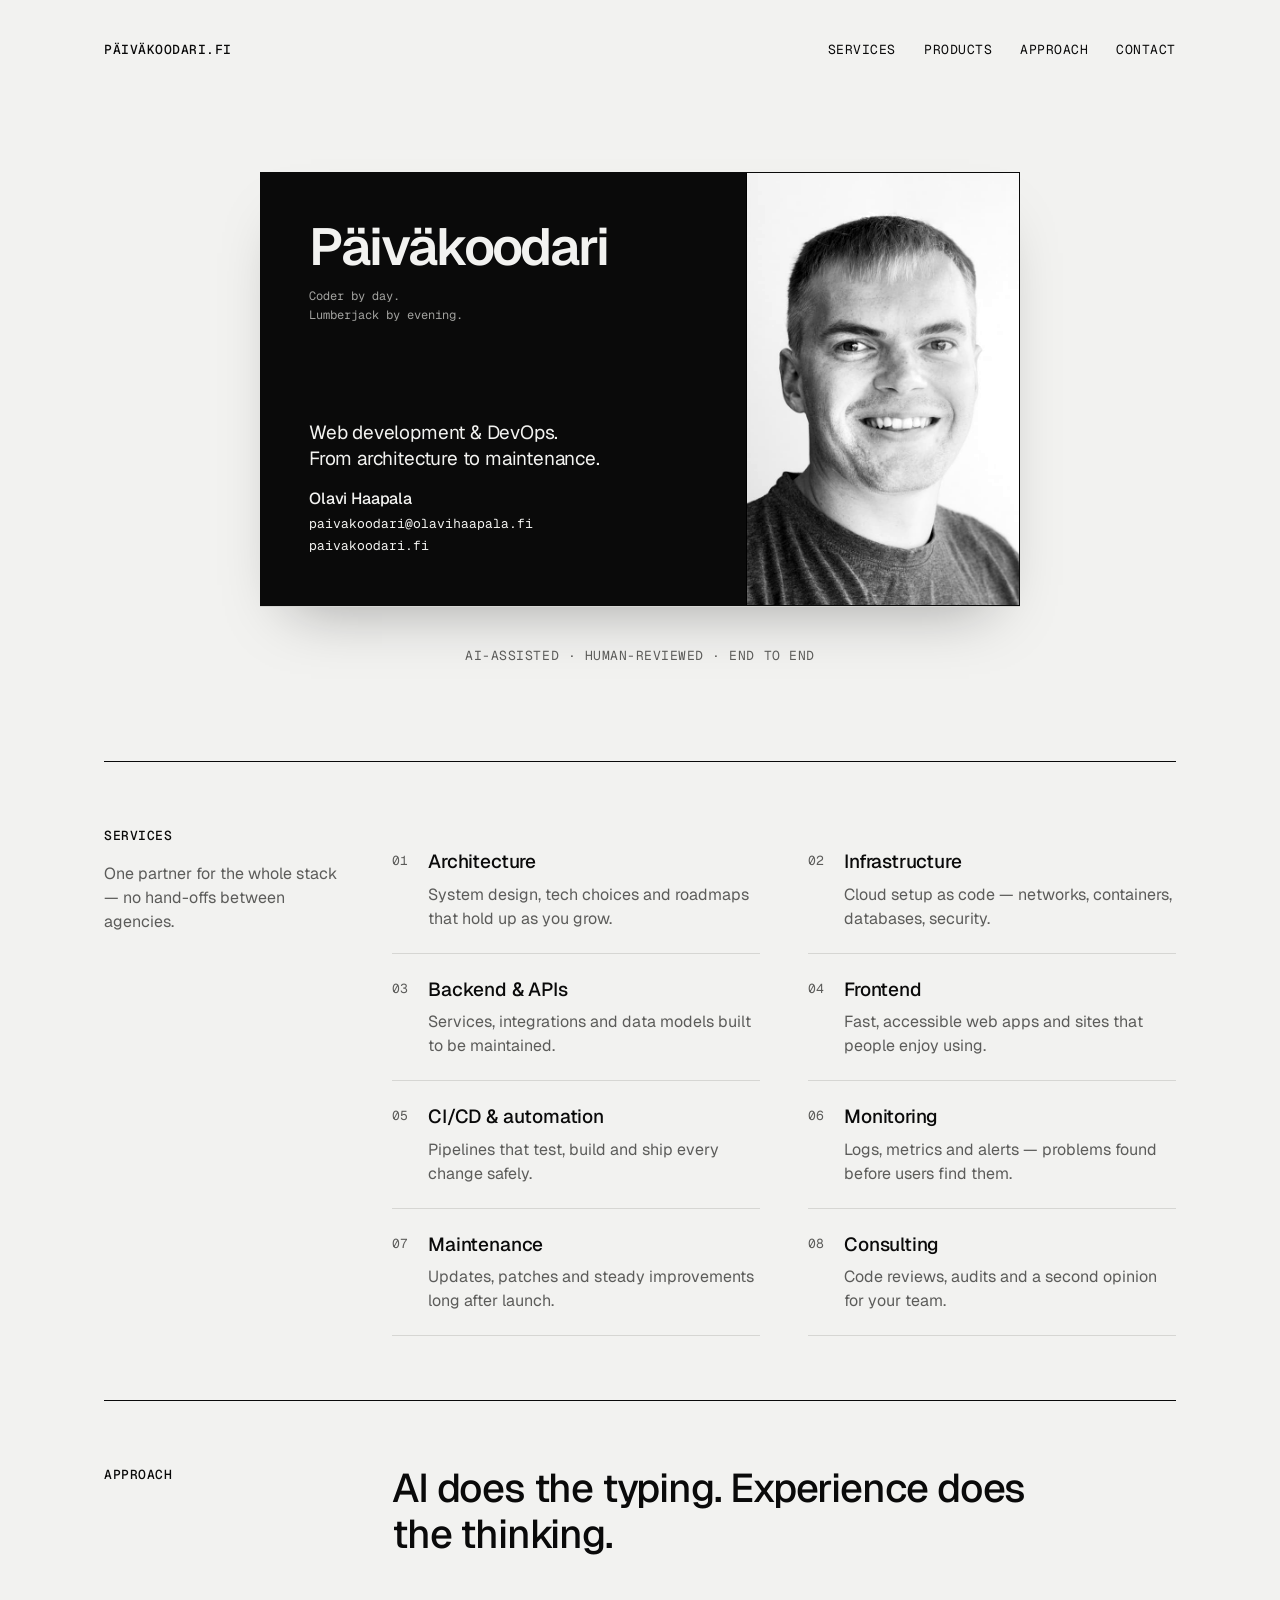
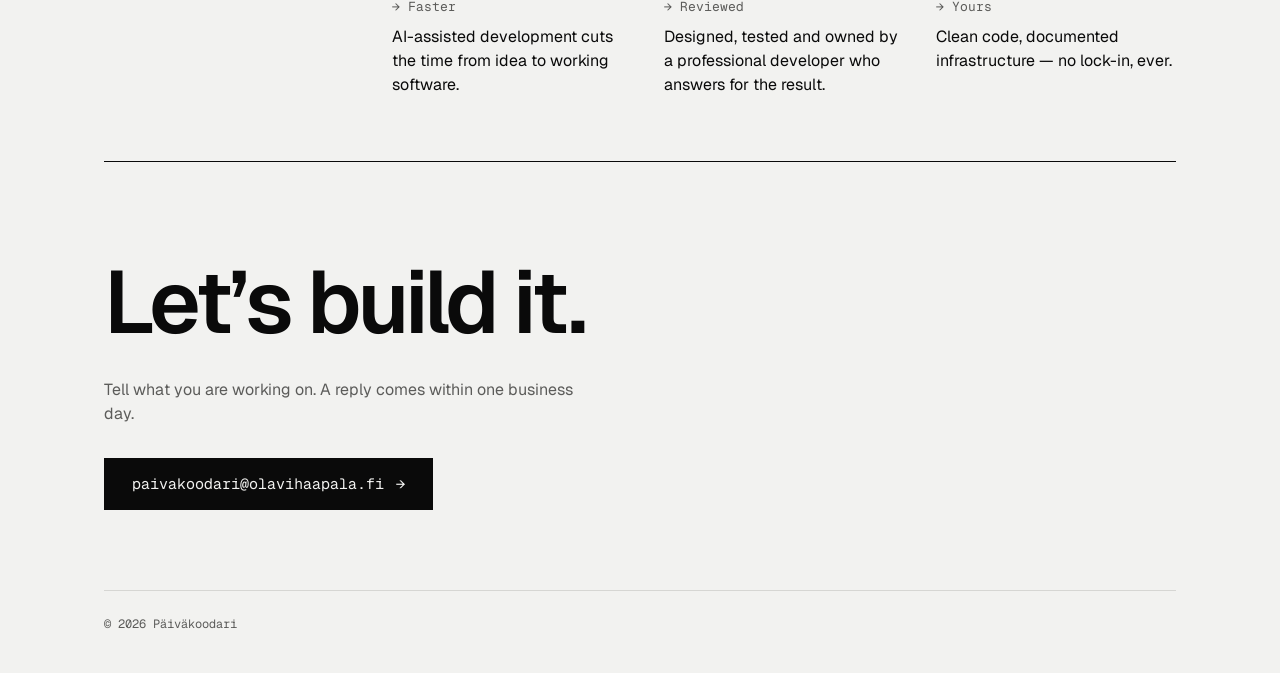
==== commit 48c4ebe8: "Reword review claim in approach section" ====
--- a/index.html
+++ b/index.html
@@ -123,7 +123,7 @@
               </div>
               <div>
                 <h3 class="mono muted">→ Reviewed</h3>
-                <p>Every line is read, tested and owned by a professional developer.</p>
+                <p>Designed, tested and owned by a professional developer who answers for the result.</p>
               </div>
               <div>
                 <h3 class="mono muted">→ Yours</h3>
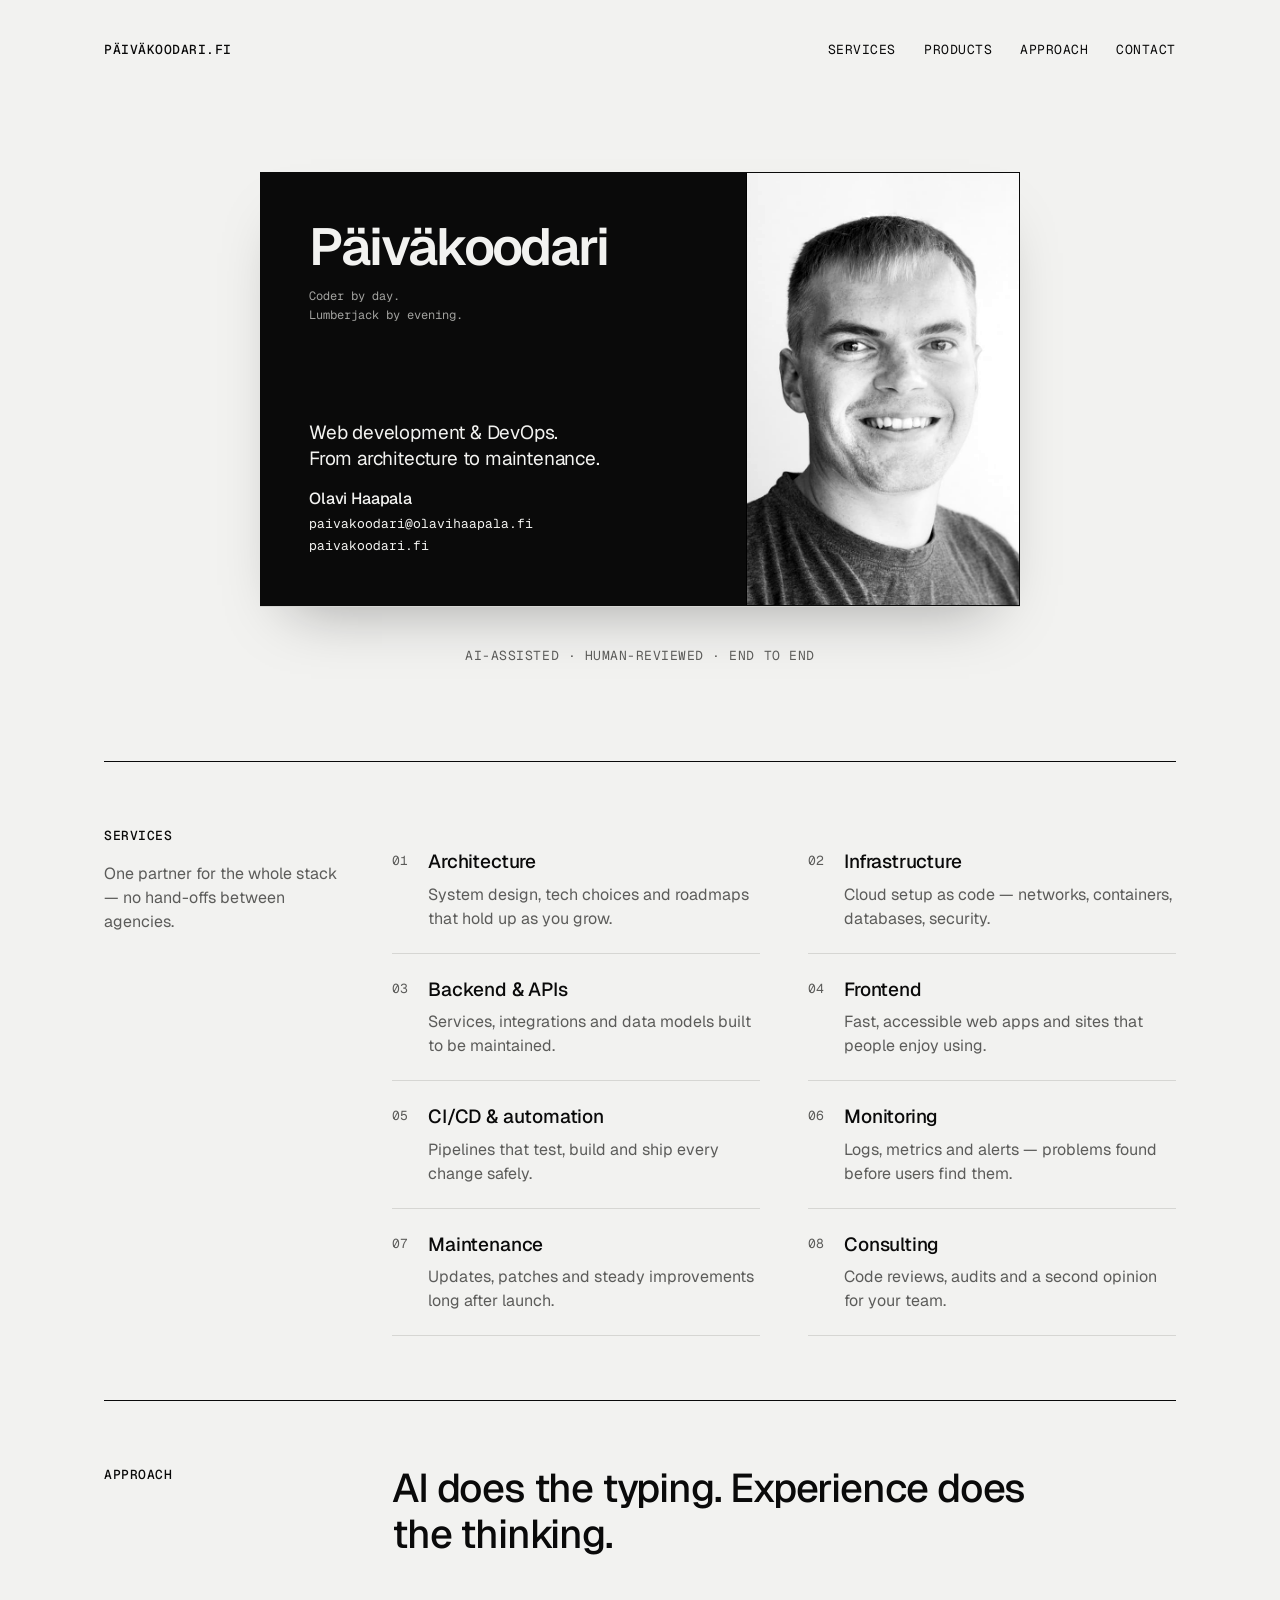
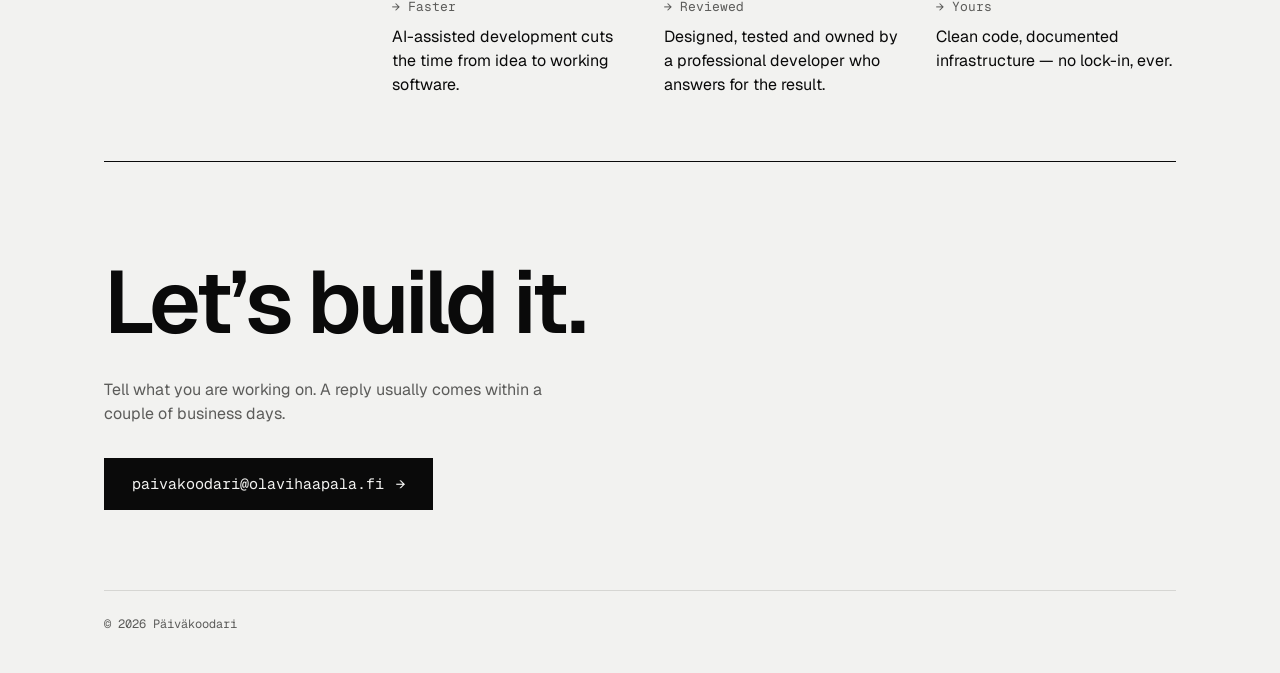
==== commit 84d887d3: "Soften reply time promise in contact section" ====
--- a/index.html
+++ b/index.html
@@ -135,7 +135,7 @@
 
         <section id="contact" class="contact">
           <h2 class="contact-title">Let’s build it.</h2>
-          <p class="muted">Tell what you are working on. A reply comes within one business day.</p>
+          <p class="muted">Tell what you are working on. A reply usually comes within a couple of business days.</p>
           <a class="button mono" href="mailto:paivakoodari@olavihaapala.fi">
             paivakoodari@olavihaapala.fi <span aria-hidden="true">→</span>
           </a>
